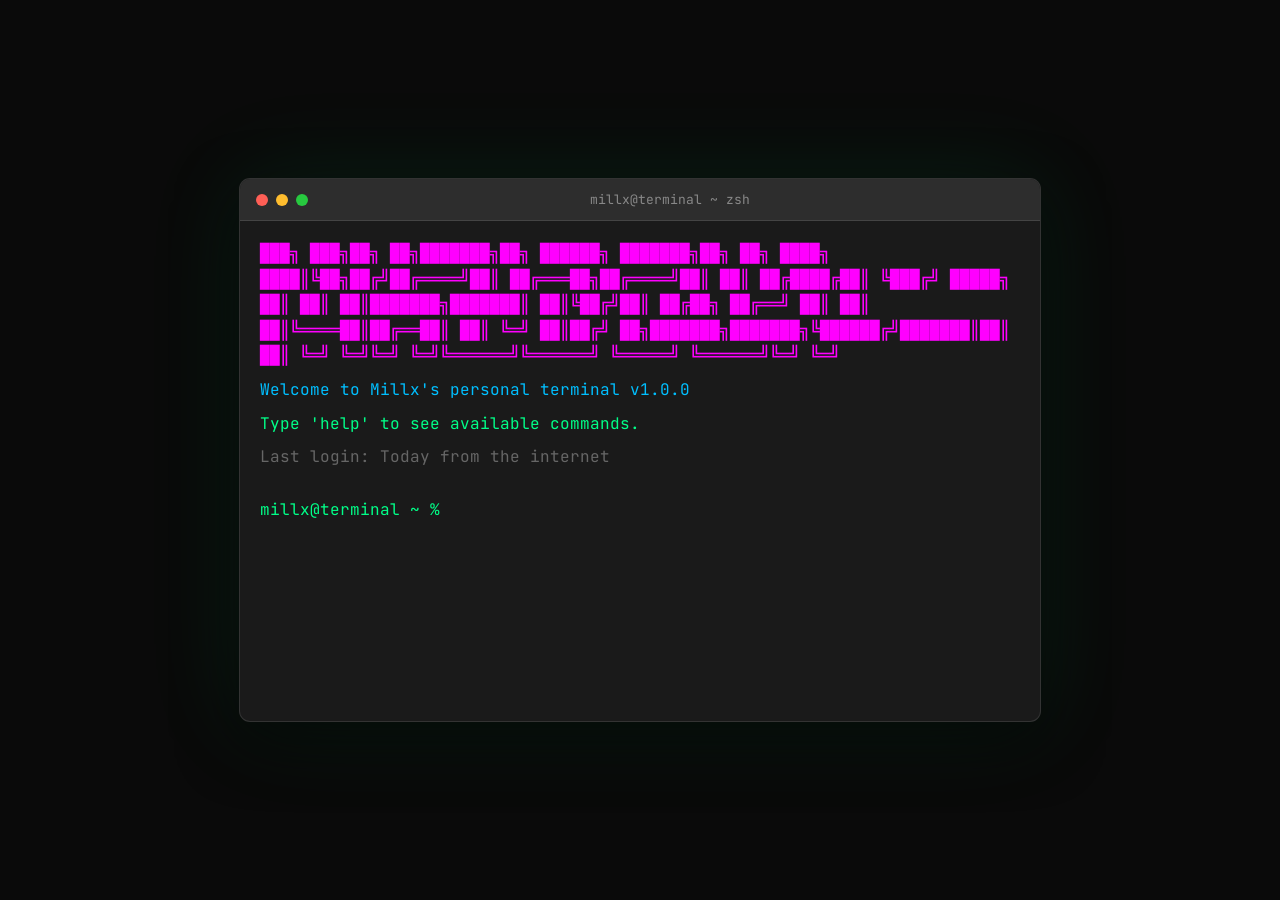
==== terminal/index.html @ 8b426a0c "Add terminal webpage" ====
<!DOCTYPE html>
<html lang="en">
<head>
  <meta charset="UTF-8">
  <meta name="viewport" content="width=device-width, initial-scale=1.0">
  <title>millx@terminal</title>
  <link rel="preconnect" href="https://fonts.googleapis.com">
  <link rel="preconnect" href="https://fonts.gstatic.com" crossorigin>
  <link href="https://fonts.googleapis.com/css2?family=JetBrains+Mono:wght@400;700&display=swap" rel="stylesheet">
  <style>
    * {
      margin: 0;
      padding: 0;
      box-sizing: border-box;
    }

    body {
      background: #0a0a0a;
      min-height: 100vh;
      display: flex;
      align-items: center;
      justify-content: center;
      font-family: 'JetBrains Mono', monospace;
      padding: 20px;
    }

    .terminal {
      width: 100%;
      max-width: 800px;
      background: #1a1a1a;
      border-radius: 10px;
      box-shadow: 
        0 0 0 1px #333,
        0 20px 60px rgba(0, 0, 0, 0.5),
        0 0 100px rgba(0, 255, 136, 0.1);
      overflow: hidden;
    }

    .terminal-header {
      background: #2d2d2d;
      padding: 12px 16px;
      display: flex;
      align-items: center;
      gap: 8px;
      border-bottom: 1px solid #444;
    }

    .terminal-btn {
      width: 12px;
      height: 12px;
      border-radius: 50%;
      border: none;
    }

    .terminal-btn.red { background: #ff5f56; }
    .terminal-btn.yellow { background: #ffbd2e; }
    .terminal-btn.green { background: #27c93f; }

    .terminal-title {
      flex: 1;
      text-align: center;
      color: #888;
      font-size: 13px;
    }

    .terminal-body {
      padding: 20px;
      height: 500px;
      overflow-y: auto;
      scrollbar-width: thin;
      scrollbar-color: #444 #1a1a1a;
    }

    .terminal-body::-webkit-scrollbar {
      width: 8px;
    }

    .terminal-body::-webkit-scrollbar-track {
      background: #1a1a1a;
    }

    .terminal-body::-webkit-scrollbar-thumb {
      background: #444;
      border-radius: 4px;
    }

    .output {
      color: #00ff88;
      margin-bottom: 8px;
      line-height: 1.6;
    }

    .output.error { color: #ff5f56; }
    .output.warning { color: #ffbd2e; }
    .output.info { color: #00bfff; }
    .output.ascii { color: #ff00ff; }
    .output.highlight { color: #fff; font-weight: bold; }

    .prompt-line {
      display: flex;
      align-items: center;
      margin-bottom: 8px;
    }

    .prompt {
      color: #00ff88;
      margin-right: 8px;
      white-space: nowrap;
    }

    .input {
      flex: 1;
      background: transparent;
      border: none;
      color: #fff;
      font-family: 'JetBrains Mono', monospace;
      font-size: 14px;
      outline: none;
      caret-color: #00ff88;
    }

    .cursor {
      display: inline-block;
      width: 8px;
      height: 16px;
      background: #00ff88;
      animation: blink 1s step-end infinite;
      vertical-align: middle;
    }

    @keyframes blink {
      0%, 100% { opacity: 1; }
      50% { opacity: 0; }
    }

    .boot-text {
      animation: fadeIn 0.5s ease-out;
    }

    @keyframes fadeIn {
      from { opacity: 0; transform: translateY(-5px); }
      to { opacity: 1; transform: translateY(0); }
    }

    .help-cmd {
      color: #ffbd2e;
    }

    .command-history {
      color: #666;
    }
  </style>
</head>
<body>
  <div class="terminal">
    <div class="terminal-header">
      <div class="terminal-btn red"></div>
      <div class="terminal-btn yellow"></div>
      <div class="terminal-btn green"></div>
      <div class="terminal-title">millx@terminal ~ zsh</div>
    </div>
    <div class="terminal-body" id="terminal">
      <div class="output ascii">
███╗   ███╗██╗  ██╗███████╗██╗      ██████╗ ███████╗██╗  ██╗
████╗ ████║╚██╗██╔╝██╔════╝██║     ██╔═══██╗██╔════╝██║  ██║
██╔████╔██║ ╚███╔╝ █████╗  ██║     ██║   ██║███████╗███████║
██║╚██╔╝██║ ██╔██╗ ██╔══╝  ██║     ██║   ██║╚════██║██╔══██║
██║ ╚═╝ ██║██╔╝ ██╗███████╗███████╗╚██████╔╝███████║██║  ██║
╚═╝     ╚═╝╚═╝  ╚═╝╚══════╝╚══════╝ ╚═════╝ ╚══════╝╚═╝  ╚═╝
      </div>
      <div class="output info">Welcome to Millx's personal terminal v1.0.0</div>
      <div class="output">Type 'help' to see available commands.</div>
      <div class="output" style="color: #666;">Last login: Today from the internet</div>
      <br>
      <div class="prompt-line">
        <span class="prompt">millx@terminal ~ %</span>
        <input type="text" class="input" id="commandInput" autofocus autocomplete="off" spellcheck="false">
      </div>
    </div>
  </div>

  <script>
    const terminal = document.getElementById('terminal');
    const input = document.getElementById('commandInput');
    let history = [];
    let historyIndex = -1;

    const commands = {
      help: () => [
        { text: 'Available commands:', class: 'info' },
        { text: '─────────────────────────────────────', class: 'info' },
        { text: '  help      - Show this help message', class: '' },
        { text: '  about     - Who is Millx?', class: '' },
        { text: '  skills    - What can Millx do?', class: '' },
        { text: '  games     - Favorite games', class: '' },
        { text: '  anime     - Anime recommendations', class: '' },
        { text: '  socials   - Social media links', class: '' },
        { text: '  quote     - Random Millx quote', class: '' },
        { text: '  music     - What Millx listens to', class: '' },
        { text: '  os        - System information', class: '' },
        { text: '  clear     - Clear terminal', class: '' },
        { text: '  secret    - ???', class: '' },
        { text: '─────────────────────────────────────', class: 'info' },
      ],
      about: () => [
        { text: 'Fetching user data...', class: 'info' },
        { text: '', class: '' },
        { text: '┌─────────────────────────────────────┐', class: 'highlight' },
        { text: '│  Name:        Millx                 │', class: 'highlight' },
        { text: '│  Location:    The Internet          │', class: 'highlight' },
        { text: '│  Status:      Online                │', class: 'highlight' },
        { text: '│  Vibe:        Chill                 │', class: 'highlight' },
        { text: '└─────────────────────────────────────┘', class: 'highlight' },
        { text: '', class: '' },
        { text: 'A guy who likes to play video games and watch anime.', class: '' },
        { text: 'Mostly into JRPGs and story-rich games.', class: '' },
        { text: 'Also makes content on YouTube sometimes.', class: '' },
        { text: 'Known for having questionable takes.', class: 'warning' },
      ],
      skills: () => [
        { text: 'Loading skill tree...', class: 'info' },
        { text: '', class: '' },
        { text: '🎮 Gaming          ████████████████░░░░  85%', class: '' },
        { text: '📺 Anime Watching  ████████████████████  100%', class: '' },
        { text: '💬 Shitposting     ████████████████████  100%', class: '' },
        { text: '🎵 Music Taste     ███████████████░░░░░  75%', class: '' },
        { text: '💻 Coding          ████████░░░░░░░░░░░░  40%', class: '' },
        { text: '😴 Sleeping        ████████████████░░░░  85%', class: '' },
        { text: '📝 Homework        ████░░░░░░░░░░░░░░░░  20%', class: 'error' },
        { text: '', class: '' },
        { text: 'Status: Mostly gaming, avoiding responsibilities', class: 'warning' },
      ],
      games: () => [
        { text: 'Loading game library...', class: 'info' },
        { text: '', class: '' },
        { text: '=== Favorite Games ===', class: 'ascii' },
        { text: '', class: '' },
        { text: '  ◆ Persona 5 Royal', class: '' },
        { text: '  ◆ Final Fantasy VII Remake', class: '' },
        { text: '  ◆ Xenoblade Chronicles', class: '' },
        { text: '  ◆ Trails in the Sky', class: '' },
        { text: '  ◆ Yakuza: Like a Dragon', class: '' },
        { text: '  ◆ Undertale', class: '' },
        { text: '  ◆ Deltarune', class: '' },
        { text: '', class: '' },
        { text: 'Currently playing: Something with a 100 hour campaign', class: 'info' },
      ],
      anime: () => [
        { text: 'Loading anime list...', class: 'info' },
        { text: '', class: '' },
        { text: '=== Anime Recommendations from Millx ===', class: 'ascii' },
        { text: '', class: '' },
        { text: '  ★ Steins;Gate', class: '' },
        { text: '  ★ Attack on Titan', class: '' },
        { text: '  ★ Re:Zero', class: '' },
        { text: '  ★ Oshi no Ko', class: '' },
        { text: '  ★ Vinland Saga', class: '' },
        { text: "  ★ That Time I Got Reincarnated as a Slime", class: '' },
        { text: '  ★ Toradora!', class: '' },
        { text: '  ★ Your Lie in April', class: '' },
        { text: '', class: '' },
        { text: 'Currently watching: Everything', class: 'info' },
      ],
      socials: () => [
        { text: 'Connecting to social networks...', class: 'info' },
        { text: '', class: '' },
        { text: '┌─────────────────────────────────────┐', class: 'ascii' },
        { text: '│           SOCIAL LINKS              │', class: 'ascii' },
        { text: '├─────────────────────────────────────┤', class: 'ascii' },
        { text: '│  🎥 YouTube  → youtube.com/millx   │', class: '' },
        { text: '│  🐦 Twitter  → x.com/millxismillx  │', class: '' },
        { text: '│  🌐 Website  → millx.lol           │', class: '' },
        { text: '└─────────────────────────────────────┘', class: 'ascii' },
        { text: '', class: '' },
        { text: 'Click the links? Just kidding, this is a terminal.', class: 'warning' },
      ],
      quote: () => {
        const quotes = [
          '"HITLER WAS JUST MENTIONED" - Millx',
          '"Medium 40 minutes <-- dryer settings" - Millx',
          '"Legit Playcoins: 94" - Millx',
          '"My inner ayanokoji..." - Millx',
          '"fella, fella, fella" - Millx',
          '"i love yaemori" - Millx',
          '"i love yaemori btw" - Millx',
          '"~/reset_cx.sh" - Millx',
          '"is there a december 31st this year" - Millx',
          '"nah bro is using const 💀" - Millx',
          '"im tryna install pizza to ctgs house" - Millx',
          '"how do i sahve my shaft" - Millx',
          '"Toradora is so fucking good" - Millx',
          '"bro the guy on the right has his hands on his balls" - Millx',
        ];
        const randomQuote = quotes[Math.floor(Math.random() * quotes.length)];
        return [
          { text: '', class: '' },
          { text: `  ${randomQuote}`, class: 'ascii' },
          { text: '', class: '' },
        ];
      },
      music: () => [
        { text: 'Loading music taste...', class: 'info' },
        { text: '', class: '' },
        { text: '=== Currently Vibing To ===', class: 'ascii' },
        { text: '', class: '' },
        { text: '  🎵 YOASOBI', class: '' },
        { text: '  🎵 Kenshi Yonezu', class: '' },
        { text: '  🎵 Official HIGE DANdism', class: '' },
        { text: '  🎵 Eve', class: '' },
        { text: '  🎵 Ado', class: '' },
        { text: '  🎵 Persona OSTs', class: '' },
        { text: '  🎵 A lot of anime openings', class: '' },
        { text: '', class: '' },
        { text: 'Currently playing: Something with "banger" in the title', class: 'info' },
      ],
      os: () => [
        { text: '', class: '' },
        { text: 'millx-os v2.0.24 (linux/amd64)', class: '' },
        { text: '', class: '' },
        { text: 'System Information:', class: 'info' },
        { text: '  OS:         millx-lol edition', class: '' },
        { text: '  Host:       The Internet', class: '' },
        { text: '  Kernel:     anime-optimized', class: '' },
        { text: '  Uptime:     since birth', class: '' },
        { text: '  Packages:   77 (quotes)', class: '' },
        { text: '  Shell:      zsh 5.9', class: '' },
        { text: '  Resolution: touch grass', class: 'error' },
        { text: '  DE:         terminal (you are here)', class: '' },
        { text: '  WM:         vibes', class: '' },
        { text: '  Theme:      [Dark Mode]', class: '' },
        { text: '  Icons:      📎', class: '' },
        { text: '  Terminal:   millx-term', class: '' },
        { text: '  CPU:        Bean with feelings', class: '' },
        { text: '  Memory:     Too many anime quotes', class: 'warning' },
        { text: '', class: '' },
      ],
      clear: () => {
        terminal.innerHTML = '';
        return null;
      },
      secret: () => [
        { text: '', class: '' },
        { text: '🔒 ACCESS GRANTED', class: 'ascii' },
        { text: '', class: '' },
        { text: 'You found the secret command!', class: 'highlight' },
        { text: '', class: '' },
        { text: "Here's a secret: Millx's favorite color is green.", class: '' },
        { text: "Also, he thinks Yaemori is cute.", class: '' },
        { text: "Don't tell anyone I told you that.", class: 'warning' },
        { text: '', class: '' },
        { text: 'This message will self-destruct in 5 seconds...', class: 'error' },
        { text: 'Just kidding.', class: '' },
      ],
    };

    function addOutput(text, className = '') {
      const div = document.createElement('div');
      div.className = `output ${className}`;
      div.textContent = text;
      terminal.insertBefore(div, terminal.querySelector('.prompt-line'));
    }

    function addPromptHistory(command) {
      const div = document.createElement('div');
      div.className = 'prompt-line command-history';
      div.innerHTML = `<span class="prompt">millx@terminal ~ %</span><span style="color: #fff;">${command}</span>`;
      terminal.insertBefore(div, terminal.querySelector('.prompt-line'));
    }

    function processCommand(cmd) {
      const trimmed = cmd.trim().toLowerCase();
      
      addPromptHistory(cmd);
      
      if (trimmed === '') return;

      history.push(trimmed);
      historyIndex = history.length;

      if (commands[trimmed]) {
        const result = commands[trimmed]();
        if (result) {
          result.forEach(line => addOutput(line.text, line.class));
        }
      } else {
        addOutput(`zsh: command not found: ${trimmed}`, 'error');
      }

      terminal.scrollTop = terminal.scrollHeight;
    }

    input.addEventListener('keydown', (e) => {
      if (e.key === 'Enter') {
        processCommand(input.value);
        input.value = '';
      } else if (e.key === 'ArrowUp') {
        e.preventDefault();
        if (historyIndex > 0) {
          historyIndex--;
          input.value = history[historyIndex];
        }
      } else if (e.key === 'ArrowDown') {
        e.preventDefault();
        if (historyIndex < history.length - 1) {
          historyIndex++;
          input.value = history[historyIndex];
        } else {
          historyIndex = history.length;
          input.value = '';
        }
      } else if (e.key === 'l' && e.ctrlKey) {
        e.preventDefault();
        commands.clear();
      }
    });

    // Focus input when clicking anywhere in terminal
    terminal.addEventListener('click', () => input.focus());

    // Easter egg: Konami code
    let konamiCode = [];
    const konamiSequence = ['ArrowUp', 'ArrowUp', 'ArrowDown', 'ArrowDown', 'ArrowLeft', 'ArrowRight', 'ArrowLeft', 'ArrowRight', 'b', 'a'];
    
    document.addEventListener('keydown', (e) => {
      konamiCode.push(e.key);
      konamiCode = konamiCode.slice(-10);
      
      if (konamiCode.join(',') === konamiSequence.join(',')) {
        addOutput('', '');
        addOutput('🎮 KONAMI CODE ACTIVATED! 🎮', 'ascii');
        addOutput('You are now a true gamer.', 'info');
        addOutput('', '');
        document.querySelector('.terminal').style.animation = 'none';
        document.querySelector('.terminal').style.transform = 'rotate(360deg)';
        document.querySelector('.terminal').style.transition = 'transform 1s';
        setTimeout(() => {
          document.querySelector('.terminal').style.transform = 'rotate(0deg)';
        }, 1000);
        konamiCode = [];
      }
    });
  </script>
</body>
</html>
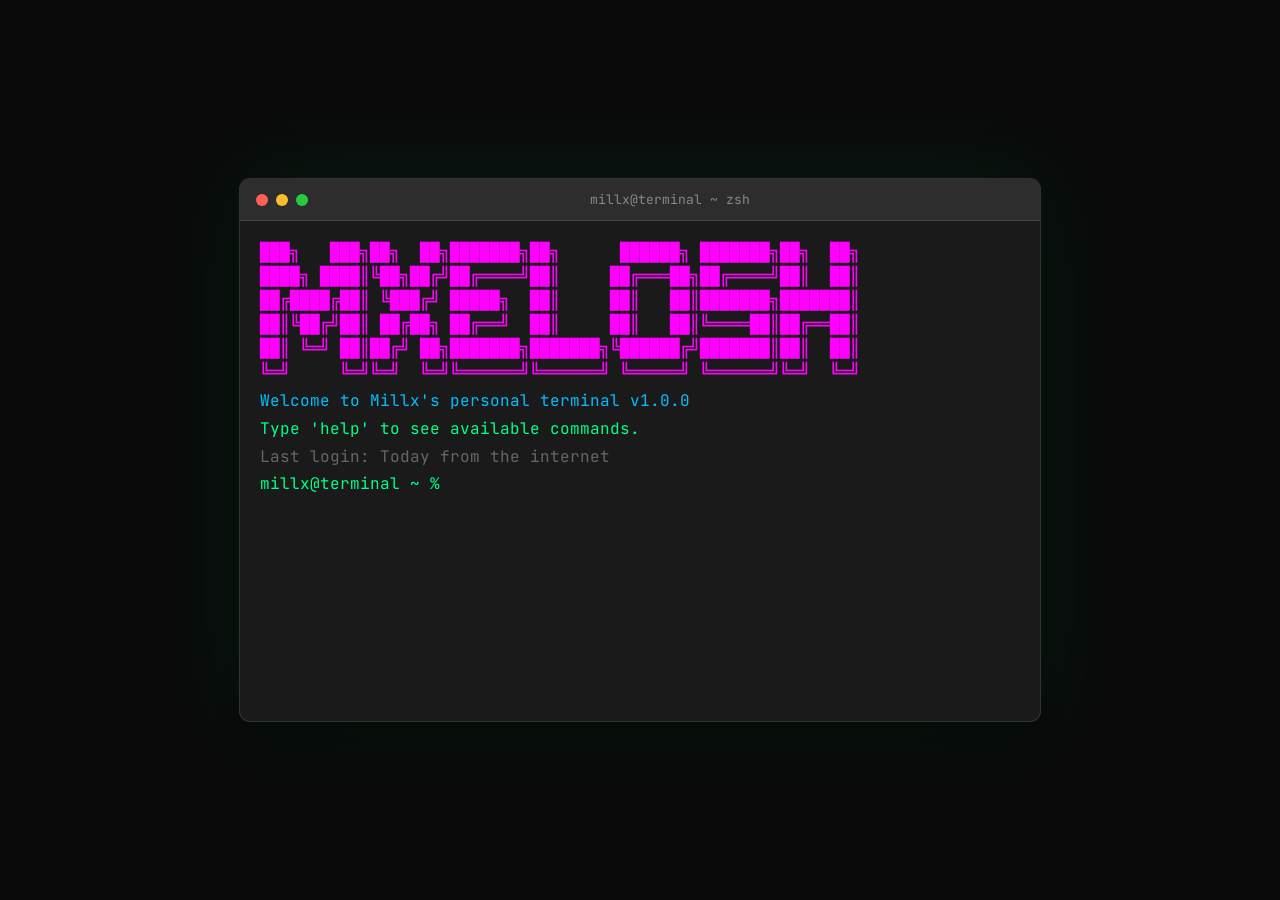
==== commit b46bcfb1: "Fix terminal bugs: clear command, output order, Konami code" ====
--- a/terminal/index.html
+++ b/terminal/index.html
@@ -34,6 +34,16 @@
         0 20px 60px rgba(0, 0, 0, 0.5),
         0 0 100px rgba(0, 255, 136, 0.1);
       overflow: hidden;
+      transition: transform 0.3s ease;
+    }
+
+    .terminal.spin {
+      animation: spin 0.5s ease;
+    }
+
+    @keyframes spin {
+      0% { transform: rotate(0deg); }
+      100% { transform: rotate(360deg); }
     }
 
     .terminal-header {
@@ -86,8 +96,9 @@
 
     .output {
       color: #00ff88;
-      margin-bottom: 8px;
-      line-height: 1.6;
+      margin-bottom: 4px;
+      line-height: 1.5;
+      white-space: pre;
     }
 
     .output.error { color: #ff5f56; }
@@ -99,7 +110,8 @@
     .prompt-line {
       display: flex;
       align-items: center;
-      margin-bottom: 8px;
+      margin-bottom: 4px;
+      margin-top: 4px;
     }
 
     .prompt {
@@ -119,35 +131,12 @@
       caret-color: #00ff88;
     }
 
-    .cursor {
-      display: inline-block;
-      width: 8px;
-      height: 16px;
-      background: #00ff88;
-      animation: blink 1s step-end infinite;
-      vertical-align: middle;
-    }
-
-    @keyframes blink {
-      0%, 100% { opacity: 1; }
-      50% { opacity: 0; }
-    }
-
-    .boot-text {
-      animation: fadeIn 0.5s ease-out;
-    }
-
-    @keyframes fadeIn {
-      from { opacity: 0; transform: translateY(-5px); }
-      to { opacity: 1; transform: translateY(0); }
-    }
-
-    .help-cmd {
-      color: #ffbd2e;
-    }
-
-    .command-history {
+    .command-line {
       color: #666;
+    }
+
+    .command-line .cmd-text {
+      color: #fff;
     }
   </style>
 </head>
@@ -160,18 +149,15 @@
       <div class="terminal-title">millx@terminal ~ zsh</div>
     </div>
     <div class="terminal-body" id="terminal">
-      <div class="output ascii">
-███╗   ███╗██╗  ██╗███████╗██╗      ██████╗ ███████╗██╗  ██╗
+      <div class="output ascii">███╗   ███╗██╗  ██╗███████╗██╗      ██████╗ ███████╗██╗  ██╗
 ████╗ ████║╚██╗██╔╝██╔════╝██║     ██╔═══██╗██╔════╝██║  ██║
 ██╔████╔██║ ╚███╔╝ █████╗  ██║     ██║   ██║███████╗███████║
 ██║╚██╔╝██║ ██╔██╗ ██╔══╝  ██║     ██║   ██║╚════██║██╔══██║
 ██║ ╚═╝ ██║██╔╝ ██╗███████╗███████╗╚██████╔╝███████║██║  ██║
-╚═╝     ╚═╝╚═╝  ╚═╝╚══════╝╚══════╝ ╚═════╝ ╚══════╝╚═╝  ╚═╝
-      </div>
+╚═╝     ╚═╝╚═╝  ╚═╝╚══════╝╚══════╝ ╚═════╝ ╚══════╝╚═╝  ╚═╝</div>
       <div class="output info">Welcome to Millx's personal terminal v1.0.0</div>
       <div class="output">Type 'help' to see available commands.</div>
       <div class="output" style="color: #666;">Last login: Today from the internet</div>
-      <br>
       <div class="prompt-line">
         <span class="prompt">millx@terminal ~ %</span>
         <input type="text" class="input" id="commandInput" autofocus autocomplete="off" spellcheck="false">
@@ -255,7 +241,7 @@
         { text: '  ★ Re:Zero', class: '' },
         { text: '  ★ Oshi no Ko', class: '' },
         { text: '  ★ Vinland Saga', class: '' },
-        { text: "  ★ That Time I Got Reincarnated as a Slime", class: '' },
+        { text: '  ★ That Time I Got Reincarnated as a Slime', class: '' },
         { text: '  ★ Toradora!', class: '' },
         { text: '  ★ Your Lie in April', class: '' },
         { text: '', class: '' },
@@ -272,7 +258,7 @@
         { text: '│  🌐 Website  → millx.lol           │', class: '' },
         { text: '└─────────────────────────────────────┘', class: 'ascii' },
         { text: '', class: '' },
-        { text: 'Click the links? Just kidding, this is a terminal.', class: 'warning' },
+        { text: "Click the links? Just kidding, this is a terminal.", class: 'warning' },
       ],
       quote: () => {
         const quotes = [
@@ -294,7 +280,7 @@
         const randomQuote = quotes[Math.floor(Math.random() * quotes.length)];
         return [
           { text: '', class: '' },
-          { text: `  ${randomQuote}`, class: 'ascii' },
+          { text: '  ' + randomQuote, class: 'ascii' },
           { text: '', class: '' },
         ];
       },
@@ -322,7 +308,7 @@
         { text: '  Host:       The Internet', class: '' },
         { text: '  Kernel:     anime-optimized', class: '' },
         { text: '  Uptime:     since birth', class: '' },
-        { text: '  Packages:   77 (quotes)', class: '' },
+        { text: '  Packages:   81 (quotes)', class: '' },
         { text: '  Shell:      zsh 5.9', class: '' },
         { text: '  Resolution: touch grass', class: 'error' },
         { text: '  DE:         terminal (you are here)', class: '' },
@@ -335,7 +321,12 @@
         { text: '', class: '' },
       ],
       clear: () => {
+        // Remove everything except we'll rebuild the prompt
+        const promptLine = terminal.querySelector('.prompt-line');
         terminal.innerHTML = '';
+        terminal.appendChild(promptLine);
+        input.value = '';
+        input.focus();
         return null;
       },
       secret: () => [
@@ -345,7 +336,7 @@
         { text: 'You found the secret command!', class: 'highlight' },
         { text: '', class: '' },
         { text: "Here's a secret: Millx's favorite color is green.", class: '' },
-        { text: "Also, he thinks Yaemori is cute.", class: '' },
+        { text: 'Also, he thinks Yaemori is cute.', class: '' },
         { text: "Don't tell anyone I told you that.", class: 'warning' },
         { text: '', class: '' },
         { text: 'This message will self-destruct in 5 seconds...', class: 'error' },
@@ -355,41 +346,56 @@
 
     function addOutput(text, className = '') {
       const div = document.createElement('div');
-      div.className = `output ${className}`;
+      div.className = 'output ' + className;
       div.textContent = text;
-      terminal.insertBefore(div, terminal.querySelector('.prompt-line'));
-    }
-
-    function addPromptHistory(command) {
+      const promptLine = terminal.querySelector('.prompt-line');
+      promptLine.parentNode.insertBefore(div, promptLine);
+    }
+
+    function addCommandLine(command) {
       const div = document.createElement('div');
-      div.className = 'prompt-line command-history';
-      div.innerHTML = `<span class="prompt">millx@terminal ~ %</span><span style="color: #fff;">${command}</span>`;
-      terminal.insertBefore(div, terminal.querySelector('.prompt-line'));
+      div.className = 'prompt-line command-line';
+      div.innerHTML = '<span class="prompt">millx@terminal ~ %</span><span class="cmd-text">' + escapeHtml(command) + '</span>';
+      const promptLine = terminal.querySelector('.prompt-line');
+      promptLine.parentNode.insertBefore(div, promptLine);
+    }
+
+    function escapeHtml(s) {
+      const div = document.createElement('div');
+      div.textContent = s;
+      return div.innerHTML;
     }
 
     function processCommand(cmd) {
-      const trimmed = cmd.trim().toLowerCase();
+      const trimmed = cmd.trim();
       
-      addPromptHistory(cmd);
+      // Add the command line to show what was typed
+      addCommandLine(trimmed);
       
-      if (trimmed === '') return;
+      if (trimmed === '') {
+        terminal.scrollTop = terminal.scrollHeight;
+        return;
+      }
 
       history.push(trimmed);
       historyIndex = history.length;
 
-      if (commands[trimmed]) {
-        const result = commands[trimmed]();
+      const cmdLower = trimmed.toLowerCase();
+      if (commands[cmdLower]) {
+        const result = commands[cmdLower]();
         if (result) {
-          result.forEach(line => addOutput(line.text, line.class));
+          result.forEach(function(line) {
+            addOutput(line.text, line.class);
+          });
         }
       } else {
-        addOutput(`zsh: command not found: ${trimmed}`, 'error');
+        addOutput('zsh: command not found: ' + trimmed, 'error');
       }
 
       terminal.scrollTop = terminal.scrollHeight;
     }
 
-    input.addEventListener('keydown', (e) => {
+    input.addEventListener('keydown', function(e) {
       if (e.key === 'Enter') {
         processCommand(input.value);
         input.value = '';
@@ -415,13 +421,15 @@
     });
 
     // Focus input when clicking anywhere in terminal
-    terminal.addEventListener('click', () => input.focus());
+    terminal.addEventListener('click', function() {
+      input.focus();
+    });
 
     // Easter egg: Konami code
     let konamiCode = [];
     const konamiSequence = ['ArrowUp', 'ArrowUp', 'ArrowDown', 'ArrowDown', 'ArrowLeft', 'ArrowRight', 'ArrowLeft', 'ArrowRight', 'b', 'a'];
     
-    document.addEventListener('keydown', (e) => {
+    document.addEventListener('keydown', function(e) {
       konamiCode.push(e.key);
       konamiCode = konamiCode.slice(-10);
       
@@ -430,12 +438,17 @@
         addOutput('🎮 KONAMI CODE ACTIVATED! 🎮', 'ascii');
         addOutput('You are now a true gamer.', 'info');
         addOutput('', '');
-        document.querySelector('.terminal').style.animation = 'none';
-        document.querySelector('.terminal').style.transform = 'rotate(360deg)';
-        document.querySelector('.terminal').style.transition = 'transform 1s';
-        setTimeout(() => {
-          document.querySelector('.terminal').style.transform = 'rotate(0deg)';
-        }, 1000);
+        
+        var term = document.querySelector('.terminal');
+        term.classList.remove('spin');
+        void term.offsetWidth; // Force reflow
+        term.classList.add('spin');
+        
+        setTimeout(function() {
+          term.classList.remove('spin');
+        }, 500);
+        
+        terminal.scrollTop = terminal.scrollHeight;
         konamiCode = [];
       }
     });
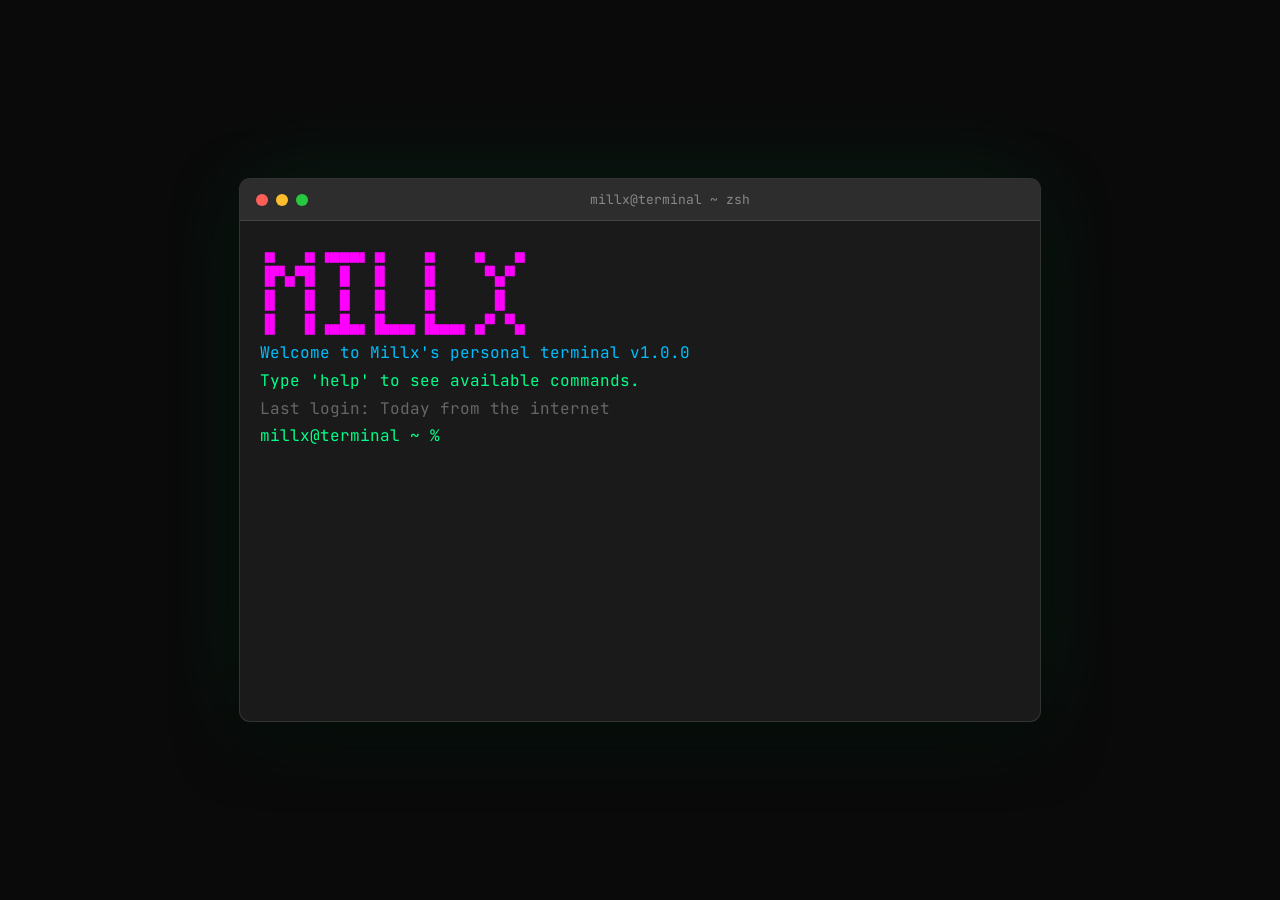
==== commit 6a818e60: "Fix MILLX ASCII art" ====
--- a/terminal/index.html
+++ b/terminal/index.html
@@ -149,12 +149,10 @@
       <div class="terminal-title">millx@terminal ~ zsh</div>
     </div>
     <div class="terminal-body" id="terminal">
-      <div class="output ascii">███╗   ███╗██╗  ██╗███████╗██╗      ██████╗ ███████╗██╗  ██╗
-████╗ ████║╚██╗██╔╝██╔════╝██║     ██╔═══██╗██╔════╝██║  ██║
-██╔████╔██║ ╚███╔╝ █████╗  ██║     ██║   ██║███████╗███████║
-██║╚██╔╝██║ ██╔██╗ ██╔══╝  ██║     ██║   ██║╚════██║██╔══██║
-██║ ╚═╝ ██║██╔╝ ██╗███████╗███████╗╚██████╔╝███████║██║  ██║
-╚═╝     ╚═╝╚═╝  ╚═╝╚══════╝╚══════╝ ╚═════╝ ╚══════╝╚═╝  ╚═╝</div>
+      <div class="output ascii">▗▖  ▗▖▗▄▄▄▖▗▖   ▗▖   ▗▖  ▗▖
+▐▛▚▞▜▌  █  ▐▌   ▐▌    ▝▚▞▘ 
+▐▌  ▐▌  █  ▐▌   ▐▌     ▐▌  
+▐▌  ▐▌▗▄█▄▖▐▙▄▄▖▐▙▄▄▖▗▞▘▝▚▖</div>
       <div class="output info">Welcome to Millx's personal terminal v1.0.0</div>
       <div class="output">Type 'help' to see available commands.</div>
       <div class="output" style="color: #666;">Last login: Today from the internet</div>
@@ -321,7 +319,7 @@
         { text: '', class: '' },
       ],
       clear: () => {
-        // Remove everything except we'll rebuild the prompt
+        // Remove everything except the prompt
         const promptLine = terminal.querySelector('.prompt-line');
         terminal.innerHTML = '';
         terminal.appendChild(promptLine);
@@ -348,16 +346,14 @@
       const div = document.createElement('div');
       div.className = 'output ' + className;
       div.textContent = text;
-      const promptLine = terminal.querySelector('.prompt-line');
-      promptLine.parentNode.insertBefore(div, promptLine);
+      terminal.appendChild(div);
     }
 
     function addCommandLine(command) {
       const div = document.createElement('div');
       div.className = 'prompt-line command-line';
       div.innerHTML = '<span class="prompt">millx@terminal ~ %</span><span class="cmd-text">' + escapeHtml(command) + '</span>';
-      const promptLine = terminal.querySelector('.prompt-line');
-      promptLine.parentNode.insertBefore(div, promptLine);
+      terminal.appendChild(div);
     }
 
     function escapeHtml(s) {
@@ -392,6 +388,10 @@
         addOutput('zsh: command not found: ' + trimmed, 'error');
       }
 
+      // Keep the input prompt at the bottom
+      const promptLine = terminal.querySelector('.prompt-line');
+      terminal.appendChild(promptLine);
+      
       terminal.scrollTop = terminal.scrollHeight;
     }
 
@@ -448,6 +448,9 @@
           term.classList.remove('spin');
         }, 500);
         
+        // Keep prompt at bottom and scroll
+        var promptLine = terminal.querySelector('.prompt-line');
+        terminal.appendChild(promptLine);
         terminal.scrollTop = terminal.scrollHeight;
         konamiCode = [];
       }
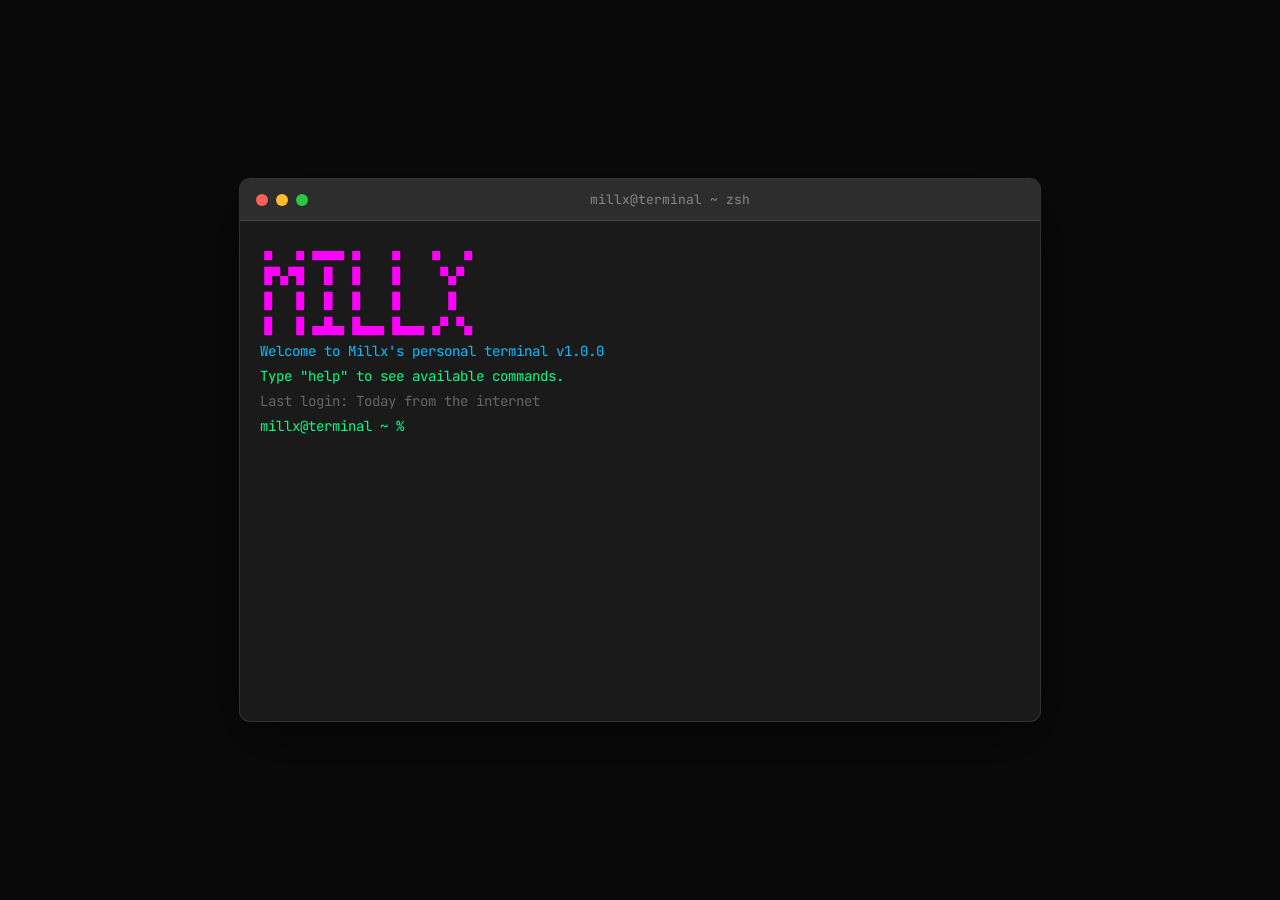
==== commit b60ae439: "Complete rewrite - simple terminal that works" ====
--- a/terminal/index.html
+++ b/terminal/index.html
@@ -4,16 +4,10 @@
   <meta charset="UTF-8">
   <meta name="viewport" content="width=device-width, initial-scale=1.0">
   <title>millx@terminal</title>
-  <link rel="preconnect" href="https://fonts.googleapis.com">
-  <link rel="preconnect" href="https://fonts.gstatic.com" crossorigin>
   <link href="https://fonts.googleapis.com/css2?family=JetBrains+Mono:wght@400;700&display=swap" rel="stylesheet">
   <style>
-    * {
-      margin: 0;
-      padding: 0;
-      box-sizing: border-box;
-    }
-
+    * { margin: 0; padding: 0; box-sizing: border-box; }
+    
     body {
       background: #0a0a0a;
       min-height: 100vh;
@@ -23,30 +17,17 @@
       font-family: 'JetBrains Mono', monospace;
       padding: 20px;
     }
-
+    
     .terminal {
       width: 100%;
       max-width: 800px;
       background: #1a1a1a;
       border-radius: 10px;
-      box-shadow: 
-        0 0 0 1px #333,
-        0 20px 60px rgba(0, 0, 0, 0.5),
-        0 0 100px rgba(0, 255, 136, 0.1);
+      box-shadow: 0 0 0 1px #333, 0 20px 60px rgba(0,0,0,0.5);
       overflow: hidden;
-      transition: transform 0.3s ease;
-    }
-
-    .terminal.spin {
-      animation: spin 0.5s ease;
-    }
-
-    @keyframes spin {
-      0% { transform: rotate(0deg); }
-      100% { transform: rotate(360deg); }
-    }
-
-    .terminal-header {
+    }
+    
+    .header {
       background: #2d2d2d;
       padding: 12px 16px;
       display: flex;
@@ -54,407 +35,280 @@
       gap: 8px;
       border-bottom: 1px solid #444;
     }
-
-    .terminal-btn {
-      width: 12px;
-      height: 12px;
-      border-radius: 50%;
-      border: none;
-    }
-
-    .terminal-btn.red { background: #ff5f56; }
-    .terminal-btn.yellow { background: #ffbd2e; }
-    .terminal-btn.green { background: #27c93f; }
-
-    .terminal-title {
-      flex: 1;
-      text-align: center;
-      color: #888;
-      font-size: 13px;
-    }
-
-    .terminal-body {
+    
+    .btn { width: 12px; height: 12px; border-radius: 50%; border: none; }
+    .btn.r { background: #ff5f56; }
+    .btn.y { background: #ffbd2e; }
+    .btn.g { background: #27c93f; }
+    
+    .title { flex: 1; text-align: center; color: #888; font-size: 13px; }
+    
+    .body {
       padding: 20px;
       height: 500px;
       overflow-y: auto;
-      scrollbar-width: thin;
-      scrollbar-color: #444 #1a1a1a;
-    }
-
-    .terminal-body::-webkit-scrollbar {
-      width: 8px;
-    }
-
-    .terminal-body::-webkit-scrollbar-track {
-      background: #1a1a1a;
-    }
-
-    .terminal-body::-webkit-scrollbar-thumb {
-      background: #444;
-      border-radius: 4px;
-    }
-
-    .output {
-      color: #00ff88;
-      margin-bottom: 4px;
+      font-size: 14px;
       line-height: 1.5;
-      white-space: pre;
-    }
-
-    .output.error { color: #ff5f56; }
-    .output.warning { color: #ffbd2e; }
-    .output.info { color: #00bfff; }
-    .output.ascii { color: #ff00ff; }
-    .output.highlight { color: #fff; font-weight: bold; }
-
-    .prompt-line {
-      display: flex;
-      align-items: center;
-      margin-bottom: 4px;
-      margin-top: 4px;
-    }
-
-    .prompt {
-      color: #00ff88;
-      margin-right: 8px;
-      white-space: nowrap;
-    }
-
-    .input {
-      flex: 1;
-      background: transparent;
+    }
+    
+    .line { margin-bottom: 4px; white-space: pre-wrap; }
+    .green { color: #00ff88; }
+    .blue { color: #00bfff; }
+    .red { color: #ff5f56; }
+    .yellow { color: #ffbd2e; }
+    .pink { color: #ff00ff; }
+    .white { color: #fff; font-weight: bold; }
+    .gray { color: #666; }
+    
+    input {
+      background: none;
       border: none;
       color: #fff;
-      font-family: 'JetBrains Mono', monospace;
-      font-size: 14px;
+      font-family: inherit;
+      font-size: inherit;
       outline: none;
+      width: 100%;
       caret-color: #00ff88;
-    }
-
-    .command-line {
-      color: #666;
-    }
-
-    .command-line .cmd-text {
-      color: #fff;
     }
   </style>
 </head>
 <body>
   <div class="terminal">
-    <div class="terminal-header">
-      <div class="terminal-btn red"></div>
-      <div class="terminal-btn yellow"></div>
-      <div class="terminal-btn green"></div>
-      <div class="terminal-title">millx@terminal ~ zsh</div>
+    <div class="header">
+      <div class="btn r"></div>
+      <div class="btn y"></div>
+      <div class="btn g"></div>
+      <div class="title">millx@terminal ~ zsh</div>
     </div>
-    <div class="terminal-body" id="terminal">
-      <div class="output ascii">▗▖  ▗▖▗▄▄▄▖▗▖   ▗▖   ▗▖  ▗▖
-▐▛▚▞▜▌  █  ▐▌   ▐▌    ▝▚▞▘ 
-▐▌  ▐▌  █  ▐▌   ▐▌     ▐▌  
-▐▌  ▐▌▗▄█▄▖▐▙▄▄▖▐▙▄▄▖▗▞▘▝▚▖</div>
-      <div class="output info">Welcome to Millx's personal terminal v1.0.0</div>
-      <div class="output">Type 'help' to see available commands.</div>
-      <div class="output" style="color: #666;">Last login: Today from the internet</div>
-      <div class="prompt-line">
-        <span class="prompt">millx@terminal ~ %</span>
-        <input type="text" class="input" id="commandInput" autofocus autocomplete="off" spellcheck="false">
-      </div>
-    </div>
+    <div class="body" id="term"></div>
   </div>
 
   <script>
-    const terminal = document.getElementById('terminal');
-    const input = document.getElementById('commandInput');
-    let history = [];
-    let historyIndex = -1;
-
-    const commands = {
-      help: () => [
-        { text: 'Available commands:', class: 'info' },
-        { text: '─────────────────────────────────────', class: 'info' },
-        { text: '  help      - Show this help message', class: '' },
-        { text: '  about     - Who is Millx?', class: '' },
-        { text: '  skills    - What can Millx do?', class: '' },
-        { text: '  games     - Favorite games', class: '' },
-        { text: '  anime     - Anime recommendations', class: '' },
-        { text: '  socials   - Social media links', class: '' },
-        { text: '  quote     - Random Millx quote', class: '' },
-        { text: '  music     - What Millx listens to', class: '' },
-        { text: '  os        - System information', class: '' },
-        { text: '  clear     - Clear terminal', class: '' },
-        { text: '  secret    - ???', class: '' },
-        { text: '─────────────────────────────────────', class: 'info' },
-      ],
-      about: () => [
-        { text: 'Fetching user data...', class: 'info' },
-        { text: '', class: '' },
-        { text: '┌─────────────────────────────────────┐', class: 'highlight' },
-        { text: '│  Name:        Millx                 │', class: 'highlight' },
-        { text: '│  Location:    The Internet          │', class: 'highlight' },
-        { text: '│  Status:      Online                │', class: 'highlight' },
-        { text: '│  Vibe:        Chill                 │', class: 'highlight' },
-        { text: '└─────────────────────────────────────┘', class: 'highlight' },
-        { text: '', class: '' },
-        { text: 'A guy who likes to play video games and watch anime.', class: '' },
-        { text: 'Mostly into JRPGs and story-rich games.', class: '' },
-        { text: 'Also makes content on YouTube sometimes.', class: '' },
-        { text: 'Known for having questionable takes.', class: 'warning' },
-      ],
-      skills: () => [
-        { text: 'Loading skill tree...', class: 'info' },
-        { text: '', class: '' },
-        { text: '🎮 Gaming          ████████████████░░░░  85%', class: '' },
-        { text: '📺 Anime Watching  ████████████████████  100%', class: '' },
-        { text: '💬 Shitposting     ████████████████████  100%', class: '' },
-        { text: '🎵 Music Taste     ███████████████░░░░░  75%', class: '' },
-        { text: '💻 Coding          ████████░░░░░░░░░░░░  40%', class: '' },
-        { text: '😴 Sleeping        ████████████████░░░░  85%', class: '' },
-        { text: '📝 Homework        ████░░░░░░░░░░░░░░░░  20%', class: 'error' },
-        { text: '', class: '' },
-        { text: 'Status: Mostly gaming, avoiding responsibilities', class: 'warning' },
-      ],
-      games: () => [
-        { text: 'Loading game library...', class: 'info' },
-        { text: '', class: '' },
-        { text: '=== Favorite Games ===', class: 'ascii' },
-        { text: '', class: '' },
-        { text: '  ◆ Persona 5 Royal', class: '' },
-        { text: '  ◆ Final Fantasy VII Remake', class: '' },
-        { text: '  ◆ Xenoblade Chronicles', class: '' },
-        { text: '  ◆ Trails in the Sky', class: '' },
-        { text: '  ◆ Yakuza: Like a Dragon', class: '' },
-        { text: '  ◆ Undertale', class: '' },
-        { text: '  ◆ Deltarune', class: '' },
-        { text: '', class: '' },
-        { text: 'Currently playing: Something with a 100 hour campaign', class: 'info' },
-      ],
-      anime: () => [
-        { text: 'Loading anime list...', class: 'info' },
-        { text: '', class: '' },
-        { text: '=== Anime Recommendations from Millx ===', class: 'ascii' },
-        { text: '', class: '' },
-        { text: '  ★ Steins;Gate', class: '' },
-        { text: '  ★ Attack on Titan', class: '' },
-        { text: '  ★ Re:Zero', class: '' },
-        { text: '  ★ Oshi no Ko', class: '' },
-        { text: '  ★ Vinland Saga', class: '' },
-        { text: '  ★ That Time I Got Reincarnated as a Slime', class: '' },
-        { text: '  ★ Toradora!', class: '' },
-        { text: '  ★ Your Lie in April', class: '' },
-        { text: '', class: '' },
-        { text: 'Currently watching: Everything', class: 'info' },
-      ],
-      socials: () => [
-        { text: 'Connecting to social networks...', class: 'info' },
-        { text: '', class: '' },
-        { text: '┌─────────────────────────────────────┐', class: 'ascii' },
-        { text: '│           SOCIAL LINKS              │', class: 'ascii' },
-        { text: '├─────────────────────────────────────┤', class: 'ascii' },
-        { text: '│  🎥 YouTube  → youtube.com/millx   │', class: '' },
-        { text: '│  🐦 Twitter  → x.com/millxismillx  │', class: '' },
-        { text: '│  🌐 Website  → millx.lol           │', class: '' },
-        { text: '└─────────────────────────────────────┘', class: 'ascii' },
-        { text: '', class: '' },
-        { text: "Click the links? Just kidding, this is a terminal.", class: 'warning' },
-      ],
-      quote: () => {
-        const quotes = [
-          '"HITLER WAS JUST MENTIONED" - Millx',
-          '"Medium 40 minutes <-- dryer settings" - Millx',
-          '"Legit Playcoins: 94" - Millx',
-          '"My inner ayanokoji..." - Millx',
-          '"fella, fella, fella" - Millx',
-          '"i love yaemori" - Millx',
-          '"i love yaemori btw" - Millx',
-          '"~/reset_cx.sh" - Millx',
-          '"is there a december 31st this year" - Millx',
-          '"nah bro is using const 💀" - Millx',
-          '"im tryna install pizza to ctgs house" - Millx',
-          '"how do i sahve my shaft" - Millx',
-          '"Toradora is so fucking good" - Millx',
-          '"bro the guy on the right has his hands on his balls" - Millx',
-        ];
-        const randomQuote = quotes[Math.floor(Math.random() * quotes.length)];
-        return [
-          { text: '', class: '' },
-          { text: '  ' + randomQuote, class: 'ascii' },
-          { text: '', class: '' },
-        ];
-      },
-      music: () => [
-        { text: 'Loading music taste...', class: 'info' },
-        { text: '', class: '' },
-        { text: '=== Currently Vibing To ===', class: 'ascii' },
-        { text: '', class: '' },
-        { text: '  🎵 YOASOBI', class: '' },
-        { text: '  🎵 Kenshi Yonezu', class: '' },
-        { text: '  🎵 Official HIGE DANdism', class: '' },
-        { text: '  🎵 Eve', class: '' },
-        { text: '  🎵 Ado', class: '' },
-        { text: '  🎵 Persona OSTs', class: '' },
-        { text: '  🎵 A lot of anime openings', class: '' },
-        { text: '', class: '' },
-        { text: 'Currently playing: Something with "banger" in the title', class: 'info' },
-      ],
-      os: () => [
-        { text: '', class: '' },
-        { text: 'millx-os v2.0.24 (linux/amd64)', class: '' },
-        { text: '', class: '' },
-        { text: 'System Information:', class: 'info' },
-        { text: '  OS:         millx-lol edition', class: '' },
-        { text: '  Host:       The Internet', class: '' },
-        { text: '  Kernel:     anime-optimized', class: '' },
-        { text: '  Uptime:     since birth', class: '' },
-        { text: '  Packages:   81 (quotes)', class: '' },
-        { text: '  Shell:      zsh 5.9', class: '' },
-        { text: '  Resolution: touch grass', class: 'error' },
-        { text: '  DE:         terminal (you are here)', class: '' },
-        { text: '  WM:         vibes', class: '' },
-        { text: '  Theme:      [Dark Mode]', class: '' },
-        { text: '  Icons:      📎', class: '' },
-        { text: '  Terminal:   millx-term', class: '' },
-        { text: '  CPU:        Bean with feelings', class: '' },
-        { text: '  Memory:     Too many anime quotes', class: 'warning' },
-        { text: '', class: '' },
-      ],
-      clear: () => {
-        // Remove everything except the prompt
-        const promptLine = terminal.querySelector('.prompt-line');
-        terminal.innerHTML = '';
-        terminal.appendChild(promptLine);
-        input.value = '';
-        input.focus();
-        return null;
-      },
-      secret: () => [
-        { text: '', class: '' },
-        { text: '🔒 ACCESS GRANTED', class: 'ascii' },
-        { text: '', class: '' },
-        { text: 'You found the secret command!', class: 'highlight' },
-        { text: '', class: '' },
-        { text: "Here's a secret: Millx's favorite color is green.", class: '' },
-        { text: 'Also, he thinks Yaemori is cute.', class: '' },
-        { text: "Don't tell anyone I told you that.", class: 'warning' },
-        { text: '', class: '' },
-        { text: 'This message will self-destruct in 5 seconds...', class: 'error' },
-        { text: 'Just kidding.', class: '' },
-      ],
-    };
-
-    function addOutput(text, className = '') {
-      const div = document.createElement('div');
-      div.className = 'output ' + className;
-      div.textContent = text;
-      terminal.appendChild(div);
-    }
-
-    function addCommandLine(command) {
-      const div = document.createElement('div');
-      div.className = 'prompt-line command-line';
-      div.innerHTML = '<span class="prompt">millx@terminal ~ %</span><span class="cmd-text">' + escapeHtml(command) + '</span>';
-      terminal.appendChild(div);
-    }
-
-    function escapeHtml(s) {
-      const div = document.createElement('div');
-      div.textContent = s;
-      return div.innerHTML;
-    }
-
-    function processCommand(cmd) {
-      const trimmed = cmd.trim();
-      
-      // Add the command line to show what was typed
-      addCommandLine(trimmed);
-      
-      if (trimmed === '') {
-        terminal.scrollTop = terminal.scrollHeight;
+    var T = document.getElementById('term');
+    var lines = [];
+    var history = [];
+    var histIdx = -1;
+
+    function print(text, cls) {
+      var d = document.createElement('div');
+      d.className = 'line ' + (cls || 'green');
+      d.textContent = text;
+      T.appendChild(d);
+    }
+
+    function scrollToBottom() {
+      T.scrollTop = T.scrollHeight;
+    }
+
+    var ASCII = [
+      '▗▖  ▗▖▗▄▄▄▖▗▖   ▗▖   ▗▖  ▗▖',
+      '▐▛▚▞▜▌  █  ▐▌   ▐▌    ▝▚▞▘ ',
+      '▐▌  ▐▌  █  ▐▌   ▐▌     ▐▌  ',
+      '▐▌  ▐▌▗▄█▄▖▐▙▄▄▖▐▙▄▄▖▗▞▘▝▚▖'
+    ];
+
+    var QUOTES = [
+      '"HITLER WAS JUST MENTIONED" - Millx',
+      '"Medium 40 minutes <-- dryer settings" - Millx',
+      '"Legit Playcoins: 94" - Millx',
+      '"My inner ayanokoji..." - Millx',
+      '"fella, fella, fella" - Millx',
+      '"i love yaemori" - Millx',
+      '"~/reset_cx.sh" - Millx',
+      '"nah bro is using const 💀" - Millx',
+      '"Toradora is so fucking good" - Millx'
+    ];
+
+    function boot() {
+      ASCII.forEach(function(l) { print(l, 'pink'); });
+      print('Welcome to Millx\'s personal terminal v1.0.0', 'blue');
+      print('Type "help" to see available commands.', 'green');
+      print('Last login: Today from the internet', 'gray');
+      print('', 'green');
+      prompt();
+    }
+
+    function prompt() {
+      var line = document.createElement('div');
+      line.className = 'line green';
+      
+      var span = document.createElement('span');
+      span.textContent = 'millx@terminal ~ % ';
+      
+      var inp = document.createElement('input');
+      inp.type = 'text';
+      inp.autofocus = true;
+      inp.spellcheck = false;
+      inp.autocomplete = 'off';
+      
+      inp.addEventListener('keydown', function(e) {
+        if (e.key === 'Enter') {
+          var cmd = inp.value.trim();
+          inp.disabled = true;
+          
+          if (cmd) {
+            history.push(cmd);
+            histIdx = history.length;
+          }
+          
+          run(cmd);
+        } else if (e.key === 'ArrowUp') {
+          e.preventDefault();
+          if (histIdx > 0) {
+            histIdx--;
+            inp.value = history[histIdx];
+          }
+        } else if (e.key === 'ArrowDown') {
+          e.preventDefault();
+          if (histIdx < history.length - 1) {
+            histIdx++;
+            inp.value = history[histIdx];
+          } else {
+            histIdx = history.length;
+            inp.value = '';
+          }
+        }
+      });
+      
+      line.appendChild(span);
+      line.appendChild(inp);
+      T.appendChild(line);
+      scrollToBottom();
+      inp.focus();
+    }
+
+    function run(cmd) {
+      if (!cmd) {
+        prompt();
         return;
       }
-
-      history.push(trimmed);
-      historyIndex = history.length;
-
-      const cmdLower = trimmed.toLowerCase();
-      if (commands[cmdLower]) {
-        const result = commands[cmdLower]();
-        if (result) {
-          result.forEach(function(line) {
-            addOutput(line.text, line.class);
-          });
-        }
-      } else {
-        addOutput('zsh: command not found: ' + trimmed, 'error');
-      }
-
-      // Keep the input prompt at the bottom
-      const promptLine = terminal.querySelector('.prompt-line');
-      terminal.appendChild(promptLine);
-      
-      terminal.scrollTop = terminal.scrollHeight;
-    }
-
-    input.addEventListener('keydown', function(e) {
-      if (e.key === 'Enter') {
-        processCommand(input.value);
-        input.value = '';
-      } else if (e.key === 'ArrowUp') {
-        e.preventDefault();
-        if (historyIndex > 0) {
-          historyIndex--;
-          input.value = history[historyIndex];
-        }
-      } else if (e.key === 'ArrowDown') {
-        e.preventDefault();
-        if (historyIndex < history.length - 1) {
-          historyIndex++;
-          input.value = history[historyIndex];
-        } else {
-          historyIndex = history.length;
-          input.value = '';
-        }
-      } else if (e.key === 'l' && e.ctrlKey) {
-        e.preventDefault();
-        commands.clear();
-      }
+      
+      var c = cmd.toLowerCase();
+      
+      if (c === 'help') {
+        print('Available commands:', 'blue');
+        print('─────────────────────────────────────', 'blue');
+        print('  help      - Show this help message');
+        print('  about     - Who is Millx?');
+        print('  skills    - What can Millx do?');
+        print('  games     - Favorite games');
+        print('  anime     - Anime recommendations');
+        print('  socials   - Social media links');
+        print('  quote     - Random Millx quote');
+        print('  music     - What Millx listens to');
+        print('  os        - System information');
+        print('  clear     - Clear terminal');
+        print('  secret    - ???');
+        print('─────────────────────────────────────', 'blue');
+      }
+      else if (c === 'about') {
+        print('Fetching user data...', 'blue');
+        print('┌─────────────────────────────────────┐', 'white');
+        print('│  Name:        Millx                 │', 'white');
+        print('│  Location:    The Internet          │', 'white');
+        print('│  Status:      Online                │', 'white');
+        print('│  Vibe:        Chill                 │', 'white');
+        print('└─────────────────────────────────────┘', 'white');
+        print('A guy who likes to play video games and watch anime.');
+        print('Mostly into JRPGs and story-rich games.');
+        print('Known for having questionable takes.', 'yellow');
+      }
+      else if (c === 'skills') {
+        print('Loading skill tree...', 'blue');
+        print('🎮 Gaming          ████████████████░░░░  85%');
+        print('📺 Anime Watching  ████████████████████  100%');
+        print('💬 Shitposting     ████████████████████  100%');
+        print('🎵 Music Taste     ███████████████░░░░░  75%');
+        print('💻 Coding          ████████░░░░░░░░░░░░  40%');
+        print('😴 Sleeping        ████████████████░░░░  85%');
+        print('📝 Homework        ████░░░░░░░░░░░░░░░░  20%', 'red');
+        print('Status: Mostly gaming, avoiding responsibilities', 'yellow');
+      }
+      else if (c === 'games') {
+        print('Loading game library...', 'blue');
+        print('=== Favorite Games ===', 'pink');
+        print('  ◆ Persona 5 Royal');
+        print('  ◆ Final Fantasy VII Remake');
+        print('  ◆ Xenoblade Chronicles');
+        print('  ◆ Trails in the Sky');
+        print('  ◆ Yakuza: Like a Dragon');
+        print('  ◆ Undertale');
+        print('  ◆ Deltarune');
+        print('Currently playing: Something with a 100 hour campaign', 'blue');
+      }
+      else if (c === 'anime') {
+        print('Loading anime list...', 'blue');
+        print('=== Anime Recommendations ===', 'pink');
+        print('  ★ Steins;Gate');
+        print('  ★ Attack on Titan');
+        print('  ★ Re:Zero');
+        print('  ★ Oshi no Ko');
+        print('  ★ Vinland Saga');
+        print('  ★ Toradora!');
+        print('  ★ Your Lie in April');
+        print('Currently watching: Everything', 'blue');
+      }
+      else if (c === 'socials') {
+        print('Connecting to social networks...', 'blue');
+        print('┌─────────────────────────────────────┐', 'pink');
+        print('│           SOCIAL LINKS              │', 'pink');
+        print('├─────────────────────────────────────┤', 'pink');
+        print('│  🎥 YouTube  → youtube.com/millx   │');
+        print('│  🐦 Twitter  → x.com/millxismillx  │');
+        print('│  🌐 Website  → millx.lol           │');
+        print('└─────────────────────────────────────┘', 'pink');
+        print('Just kidding, this is a terminal.', 'yellow');
+      }
+      else if (c === 'quote') {
+        var q = QUOTES[Math.floor(Math.random() * QUOTES.length)];
+        print('');
+        print('  ' + q, 'pink');
+        print('');
+      }
+      else if (c === 'music') {
+        print('Loading music taste...', 'blue');
+        print('=== Currently Vibing To ===', 'pink');
+        print('  🎵 YOASOBI');
+        print('  🎵 Kenshi Yonezu');
+        print('  🎵 Eve');
+        print('  🎵 Ado');
+        print('  🎵 Persona OSTs');
+        print('Currently playing: Something with "banger" in the title', 'blue');
+      }
+      else if (c === 'os') {
+        print('millx-os v2.0.24 (linux/amd64)');
+        print('System Information:', 'blue');
+        print('  OS:         millx-lol edition');
+        print('  Host:       The Internet');
+        print('  Kernel:     anime-optimized');
+        print('  Packages:   81 (quotes)');
+        print('  Resolution: touch grass', 'red');
+        print('  CPU:        Bean with feelings');
+        print('  Memory:     Too many anime quotes', 'yellow');
+      }
+      else if (c === 'clear') {
+        T.innerHTML = '';
+      }
+      else if (c === 'secret') {
+        print('🔒 ACCESS GRANTED', 'pink');
+        print('You found the secret command!', 'white');
+        print("Millx's favorite color is green.");
+        print('He thinks Yaemori is cute.');
+        print("Don't tell anyone.", 'yellow');
+      }
+      else {
+        print('zsh: command not found: ' + cmd, 'red');
+      }
+      
+      prompt();
+    }
+
+    T.addEventListener('click', function() {
+      var inp = T.querySelector('input:not([disabled])');
+      if (inp) inp.focus();
     });
 
-    // Focus input when clicking anywhere in terminal
-    terminal.addEventListener('click', function() {
-      input.focus();
-    });
-
-    // Easter egg: Konami code
-    let konamiCode = [];
-    const konamiSequence = ['ArrowUp', 'ArrowUp', 'ArrowDown', 'ArrowDown', 'ArrowLeft', 'ArrowRight', 'ArrowLeft', 'ArrowRight', 'b', 'a'];
-    
-    document.addEventListener('keydown', function(e) {
-      konamiCode.push(e.key);
-      konamiCode = konamiCode.slice(-10);
-      
-      if (konamiCode.join(',') === konamiSequence.join(',')) {
-        addOutput('', '');
-        addOutput('🎮 KONAMI CODE ACTIVATED! 🎮', 'ascii');
-        addOutput('You are now a true gamer.', 'info');
-        addOutput('', '');
-        
-        var term = document.querySelector('.terminal');
-        term.classList.remove('spin');
-        void term.offsetWidth; // Force reflow
-        term.classList.add('spin');
-        
-        setTimeout(function() {
-          term.classList.remove('spin');
-        }, 500);
-        
-        // Keep prompt at bottom and scroll
-        var promptLine = terminal.querySelector('.prompt-line');
-        terminal.appendChild(promptLine);
-        terminal.scrollTop = terminal.scrollHeight;
-        konamiCode = [];
-      }
-    });
+    boot();
   </script>
 </body>
 </html>
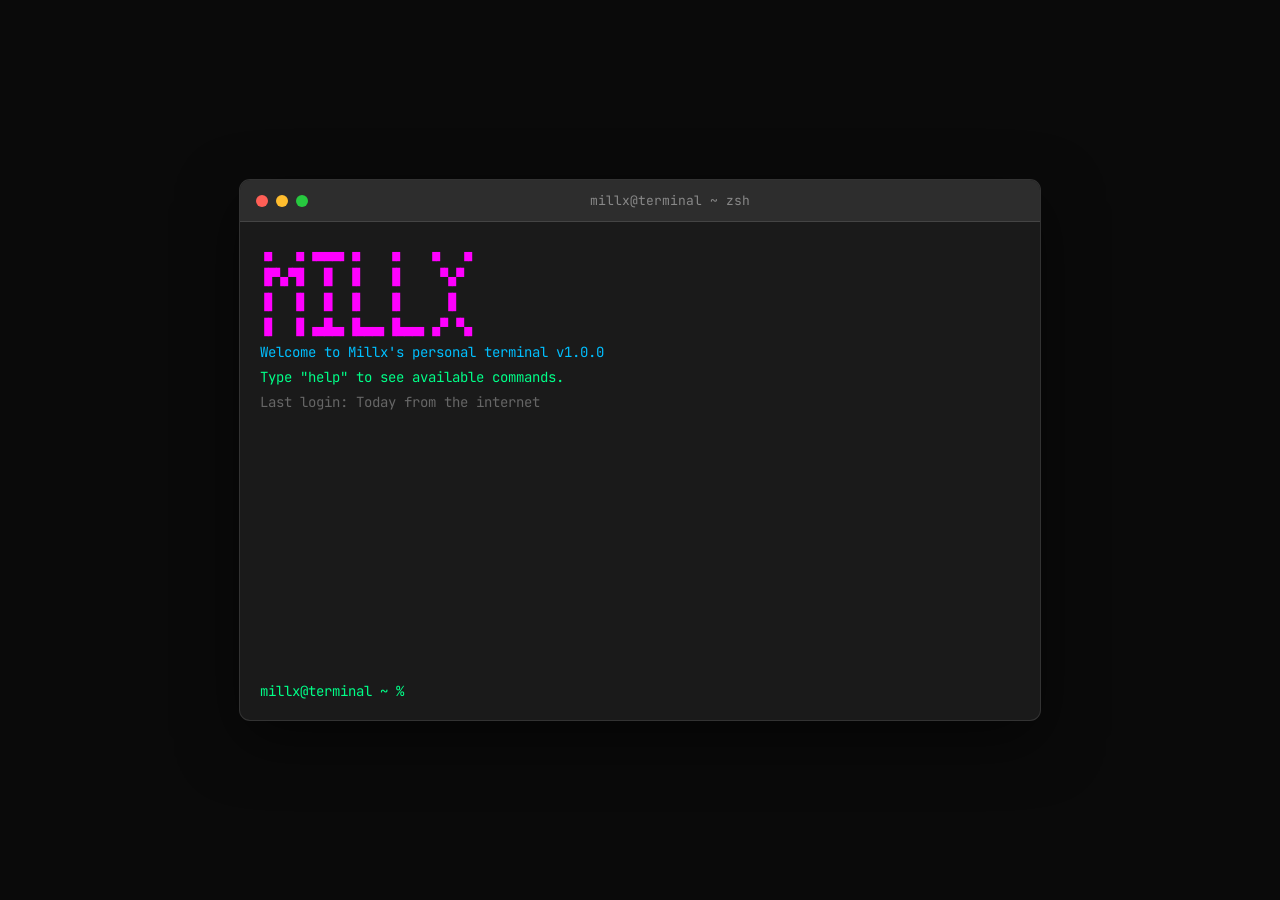
==== commit ea3296fd: "Simplify terminal - single input at bottom" ====
--- a/terminal/index.html
+++ b/terminal/index.html
@@ -43,9 +43,9 @@
     
     .title { flex: 1; text-align: center; color: #888; font-size: 13px; }
     
-    .body {
+    #output {
       padding: 20px;
-      height: 500px;
+      height: 460px;
       overflow-y: auto;
       font-size: 14px;
       line-height: 1.5;
@@ -60,14 +60,23 @@
     .white { color: #fff; font-weight: bold; }
     .gray { color: #666; }
     
-    input {
+    #input-line {
+      padding: 0 20px 20px 20px;
+      display: flex;
+      align-items: center;
+      font-size: 14px;
+    }
+    
+    #input-line span { color: #00ff88; margin-right: 8px; }
+    
+    #cmd {
+      flex: 1;
       background: none;
       border: none;
       color: #fff;
-      font-family: inherit;
-      font-size: inherit;
+      font-family: 'JetBrains Mono', monospace;
+      font-size: 14px;
       outline: none;
-      width: 100%;
       caret-color: #00ff88;
     }
   </style>
@@ -80,32 +89,26 @@
       <div class="btn g"></div>
       <div class="title">millx@terminal ~ zsh</div>
     </div>
-    <div class="body" id="term"></div>
+    <div id="output"></div>
+    <div id="input-line">
+      <span>millx@terminal ~ % </span>
+      <input id="cmd" type="text" autofocus spellcheck="false" autocomplete="off">
+    </div>
   </div>
 
   <script>
-    var T = document.getElementById('term');
-    var lines = [];
-    var history = [];
-    var histIdx = -1;
+    var out = document.getElementById('output');
+    var cmd = document.getElementById('cmd');
+    var hist = [];
+    var idx = 0;
 
     function print(text, cls) {
       var d = document.createElement('div');
       d.className = 'line ' + (cls || 'green');
       d.textContent = text;
-      T.appendChild(d);
-    }
-
-    function scrollToBottom() {
-      T.scrollTop = T.scrollHeight;
-    }
-
-    var ASCII = [
-      '▗▖  ▗▖▗▄▄▄▖▗▖   ▗▖   ▗▖  ▗▖',
-      '▐▛▚▞▜▌  █  ▐▌   ▐▌    ▝▚▞▘ ',
-      '▐▌  ▐▌  █  ▐▌   ▐▌     ▐▌  ',
-      '▐▌  ▐▌▗▄█▄▖▐▙▄▄▖▐▙▄▄▖▗▞▘▝▚▖'
-    ];
+      out.appendChild(d);
+      out.scrollTop = out.scrollHeight;
+    }
 
     var QUOTES = [
       '"HITLER WAS JUST MENTIONED" - Millx',
@@ -119,71 +122,50 @@
       '"Toradora is so fucking good" - Millx'
     ];
 
-    function boot() {
-      ASCII.forEach(function(l) { print(l, 'pink'); });
-      print('Welcome to Millx\'s personal terminal v1.0.0', 'blue');
-      print('Type "help" to see available commands.', 'green');
-      print('Last login: Today from the internet', 'gray');
-      print('', 'green');
-      prompt();
-    }
-
-    function prompt() {
-      var line = document.createElement('div');
-      line.className = 'line green';
-      
-      var span = document.createElement('span');
-      span.textContent = 'millx@terminal ~ % ';
-      
-      var inp = document.createElement('input');
-      inp.type = 'text';
-      inp.autofocus = true;
-      inp.spellcheck = false;
-      inp.autocomplete = 'off';
-      
-      inp.addEventListener('keydown', function(e) {
-        if (e.key === 'Enter') {
-          var cmd = inp.value.trim();
-          inp.disabled = true;
-          
-          if (cmd) {
-            history.push(cmd);
-            histIdx = history.length;
-          }
-          
-          run(cmd);
-        } else if (e.key === 'ArrowUp') {
-          e.preventDefault();
-          if (histIdx > 0) {
-            histIdx--;
-            inp.value = history[histIdx];
-          }
-        } else if (e.key === 'ArrowDown') {
-          e.preventDefault();
-          if (histIdx < history.length - 1) {
-            histIdx++;
-            inp.value = history[histIdx];
-          } else {
-            histIdx = history.length;
-            inp.value = '';
-          }
+    // Boot message
+    print('▗▖  ▗▖▗▄▄▄▖▗▖   ▗▖   ▗▖  ▗▖', 'pink');
+    print('▐▛▚▞▜▌  █  ▐▌   ▐▌    ▝▚▞▘ ', 'pink');
+    print('▐▌  ▐▌  █  ▐▌   ▐▌     ▐▌  ', 'pink');
+    print('▐▌  ▐▌▗▄█▄▖▐▙▄▄▖▐▙▄▄▖▗▞▘▝▚▖', 'pink');
+    print('Welcome to Millx\'s personal terminal v1.0.0', 'blue');
+    print('Type "help" to see available commands.', 'green');
+    print('Last login: Today from the internet', 'gray');
+    print('');
+
+    cmd.addEventListener('keydown', function(e) {
+      if (e.key === 'Enter') {
+        var val = cmd.value;
+        print('millx@terminal ~ % ' + val, 'green');
+        
+        if (val.trim()) {
+          hist.push(val);
+          idx = hist.length;
         }
-      });
-      
-      line.appendChild(span);
-      line.appendChild(inp);
-      T.appendChild(line);
-      scrollToBottom();
-      inp.focus();
-    }
-
-    function run(cmd) {
-      if (!cmd) {
-        prompt();
-        return;
-      }
-      
-      var c = cmd.toLowerCase();
+        
+        run(val.trim().toLowerCase());
+        cmd.value = '';
+      }
+      else if (e.key === 'ArrowUp') {
+        e.preventDefault();
+        if (idx > 0) {
+          idx--;
+          cmd.value = hist[idx];
+        }
+      }
+      else if (e.key === 'ArrowDown') {
+        e.preventDefault();
+        if (idx < hist.length - 1) {
+          idx++;
+          cmd.value = hist[idx];
+        } else {
+          idx = hist.length;
+          cmd.value = '';
+        }
+      }
+    });
+
+    function run(c) {
+      if (!c) return;
       
       if (c === 'help') {
         print('Available commands:', 'blue');
@@ -287,7 +269,7 @@
         print('  Memory:     Too many anime quotes', 'yellow');
       }
       else if (c === 'clear') {
-        T.innerHTML = '';
+        out.innerHTML = '';
       }
       else if (c === 'secret') {
         print('🔒 ACCESS GRANTED', 'pink');
@@ -297,18 +279,16 @@
         print("Don't tell anyone.", 'yellow');
       }
       else {
-        print('zsh: command not found: ' + cmd, 'red');
+        print('zsh: command not found: ' + c, 'red');
       }
       
-      prompt();
-    }
-
-    T.addEventListener('click', function() {
-      var inp = T.querySelector('input:not([disabled])');
-      if (inp) inp.focus();
+      out.scrollTop = out.scrollHeight;
+    }
+
+    // Click anywhere to focus input
+    document.querySelector('.terminal').addEventListener('click', function() {
+      cmd.focus();
     });
-
-    boot();
   </script>
 </body>
 </html>
